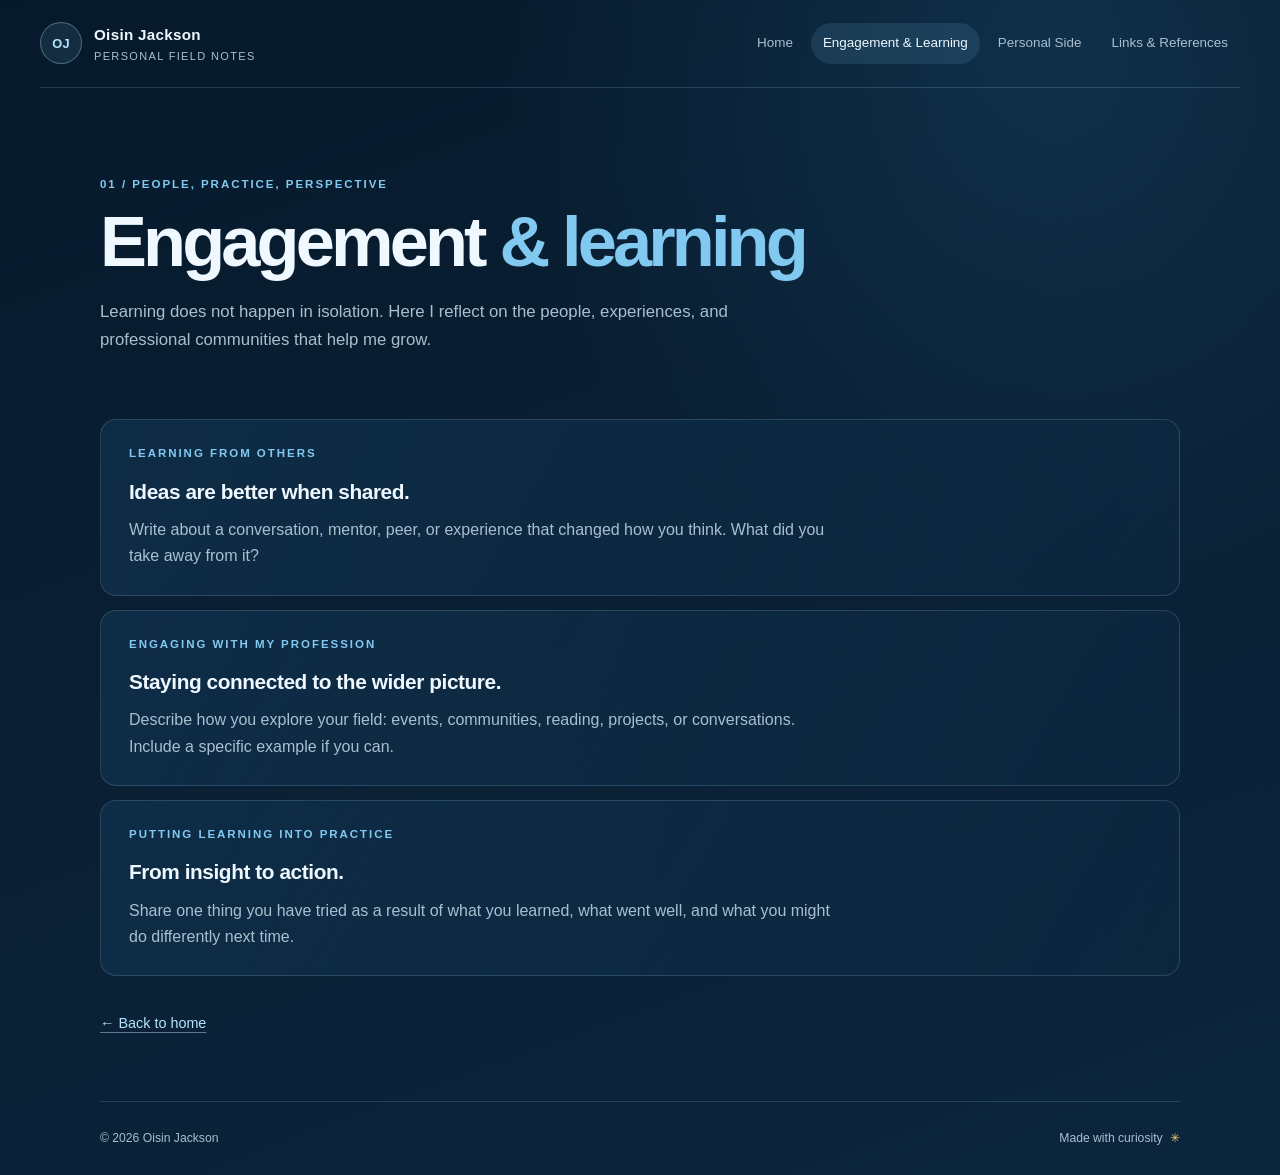
==== engagement.html @ 86c25b8c "feat: initial website framework set-up" ====
<!doctype html>
<html lang="en">
<head>
  <meta charset="utf-8">
  <meta name="viewport" content="width=device-width, initial-scale=1">
  <meta name="description" content="What I have learned from others and how I engage with my profession.">
  <title>Engagement &amp; Learning | Oisin Jackson</title>
  <link rel="stylesheet" href="styles.css">
</head>
<body>
  <!-- Keep the shared header and navigation consistent across all four pages. -->
  <header class="site-header">
    <a class="brand" href="index.html" aria-label="Oisin Jackson, home">
      <span class="brand-mark" aria-hidden="true">OJ</span>
      <span>Oisin Jackson <small>Personal field notes</small></span>
    </a>
    <nav class="site-nav" aria-label="Main navigation">
      <a href="index.html">Home</a>
      <a href="engagement.html" aria-current="page">Engagement &amp; Learning</a>
      <a href="personal.html">Personal Side</a>
      <a href="references.html">Links &amp; References</a>
    </nav>
  </header>

  <main class="page-width">
    <!-- Page title: use this short intro to set context before adding detailed examples. -->
    <section class="page-intro">
      <p class="eyebrow">01 / People, practice, perspective</p>
      <h1>Engagement <span class="text-highlight">&amp; learning</span></h1>
      <p class="intro">Learning does not happen in isolation. Here I reflect on the people, experiences, and professional communities that help me grow.</p>
    </section>

    <!-- Add one real example per block: what happened, what you learned, and how you will use it. -->
    <section class="story-list" aria-label="Engagement and learning reflections">
      <article class="story-card">
        <p class="eyebrow">Learning from others</p>
        <h2>Ideas are better when shared.</h2>
        <p class="placeholder-copy">Write about a conversation, mentor, peer, or experience that changed how you think. What did you take away from it?</p>
      </article>
      <article class="story-card">
        <p class="eyebrow">Engaging with my profession</p>
        <h2>Staying connected to the wider picture.</h2>
        <p class="placeholder-copy">Describe how you explore your field: events, communities, reading, projects, or conversations. Include a specific example if you can.</p>
      </article>
      <article class="story-card">
        <p class="eyebrow">Putting learning into practice</p>
        <h2>From insight to action.</h2>
        <p class="placeholder-copy">Share one thing you have tried as a result of what you learned, what went well, and what you might do differently next time.</p>
      </article>
    </section>

    <p class="back-link"><a href="index.html">← Back to home</a></p>
  </main>

  <!-- Shared footer: keep it the same across pages for a cohesive site. -->
  <footer class="site-footer page-width">
    <span>© 2026 Oisin Jackson</span>
    <span>Made with curiosity <span class="footer-star" aria-hidden="true">✳</span></span>
  </footer>
</body>
</html>
---- styles.css ----
/* =========================================================
   1. Theme controls
   Change these color values to retune the whole site at once.
   The palette uses deep navy, sky blue, and a warm sun accent.
   ========================================================= */
:root {
  --night: #071a2c;
  --deep-blue: #0c2942;
  --panel: #102f4a;
  --panel-light: #153a58;
  --sky: #82c9f2;
  --sky-bright: #b6e4ff;
  --sun: #f5ca79;
  --text: #eff8ff;
  --muted: #a9bfd0;
  --line: rgba(182, 228, 255, 0.16);
  --content-width: 1080px;
}

/* 2. Base styles: typography, page background, and default link behavior. */
* {
  box-sizing: border-box;
}

html {
  scroll-behavior: smooth;
}

body {
  min-height: 100vh;
  margin: 0;
  color: var(--text);
  background:
    radial-gradient(ellipse at 82% 4%, rgba(35, 105, 150, 0.25), transparent 34rem),
    linear-gradient(160deg, var(--night), #0a2035 58%, #0b263e);
  font-family: "Segoe UI", "Trebuchet MS", sans-serif;
  line-height: 1.65;
}

a {
  color: inherit;
}

a:focus-visible {
  outline: 2px solid var(--sun);
  outline-offset: 4px;
}

.page-width {
  width: min(var(--content-width), calc(100% - 48px));
  margin-inline: auto;
}

/* 3. Shared header and navigation: links are ordinary files for GitHub Pages. */
.site-header {
  width: min(1200px, calc(100% - 48px));
  min-height: 88px;
  margin-inline: auto;
  display: flex;
  align-items: center;
  justify-content: space-between;
  gap: 28px;
  border-bottom: 1px solid var(--line);
}

.brand {
  display: inline-flex;
  align-items: center;
  gap: 12px;
  text-decoration: none;
  font-size: 0.95rem;
  font-weight: 700;
  letter-spacing: 0.02em;
  white-space: nowrap;
}

.brand small {
  display: block;
  color: var(--muted);
  font-size: 0.69rem;
  font-weight: 400;
  letter-spacing: 0.12em;
  text-transform: uppercase;
}

.brand-mark {
  width: 42px;
  height: 42px;
  display: grid;
  place-items: center;
  border: 1px solid rgba(182, 228, 255, 0.35);
  border-radius: 50%;
  color: var(--sky-bright);
  background: rgba(130, 201, 242, 0.1);
  font-size: 0.8rem;
}

.site-nav {
  display: flex;
  align-items: center;
  justify-content: flex-end;
  gap: 6px;
}

.site-nav a {
  padding: 9px 12px;
  border-radius: 999px;
  color: var(--muted);
  font-size: 0.84rem;
  text-decoration: none;
  transition: color 160ms ease, background 160ms ease;
}

.site-nav a:hover,
.site-nav a[aria-current="page"] {
  color: var(--text);
  background: rgba(130, 201, 242, 0.12);
}

/* 4. Home page hero: the weather illustration is made from CSS shapes, no image needed. */
.hero {
  min-height: 470px;
  padding-block: 72px 64px;
  display: grid;
  grid-template-columns: 1.05fr 0.75fr;
  align-items: center;
  gap: 72px;
}

.eyebrow {
  margin: 0 0 12px;
  color: var(--sky);
  font-size: 0.72rem;
  font-weight: 700;
  letter-spacing: 0.17em;
  line-height: 1.5;
  text-transform: uppercase;
}

.status-dot {
  width: 7px;
  height: 7px;
  display: inline-block;
  margin-right: 7px;
  border-radius: 50%;
  background: var(--sun);
  box-shadow: 0 0 12px rgba(245, 202, 121, 0.8);
}

h1,
h2,
h3,
p {
  margin-top: 0;
}

h1 {
  max-width: 720px;
  margin-bottom: 18px;
  font-size: clamp(2.7rem, 6vw, 5rem);
  font-weight: 600;
  letter-spacing: -0.055em;
  line-height: 1.06;
}

.text-highlight {
  color: var(--sky);
}

.intro {
  max-width: 610px;
  margin-bottom: 28px;
  color: var(--muted);
  font-size: 1.05rem;
}

.button-link {
  min-height: 48px;
  padding: 0 19px;
  display: inline-flex;
  align-items: center;
  gap: 18px;
  border: 1px solid rgba(182, 228, 255, 0.28);
  border-radius: 999px;
  color: var(--text);
  background: rgba(130, 201, 242, 0.1);
  font-size: 0.9rem;
  text-decoration: none;
  transition: background 160ms ease, border-color 160ms ease;
}

.button-link:hover {
  border-color: var(--sky);
  background: rgba(130, 201, 242, 0.2);
}

/* 5. Weather card: adjust its text in index.html and its visual colors above. */
.weather-card {
  min-height: 350px;
  padding: 22px 26px;
  overflow: hidden;
  border: 1px solid rgba(182, 228, 255, 0.22);
  border-radius: 22px;
  background:
    radial-gradient(ellipse at 50% 34%, rgba(76, 158, 208, 0.23), transparent 47%),
    linear-gradient(145deg, rgba(21, 58, 88, 0.95), rgba(9, 33, 54, 0.94));
  box-shadow: 0 24px 70px rgba(0, 0, 0, 0.16);
}

.weather-card-top,
.weather-foot {
  display: flex;
  align-items: center;
  justify-content: space-between;
}

.weather-card-top {
  color: var(--muted);
  font-size: 0.64rem;
  letter-spacing: 0.12em;
}

.weather-art {
  position: relative;
  height: 150px;
  margin-top: 7px;
}

.sun {
  position: absolute;
  top: 17px;
  left: 50%;
  width: 76px;
  height: 76px;
  border-radius: 50%;
  background: linear-gradient(145deg, #ffe6a9, var(--sun));
  box-shadow: 0 0 48px rgba(245, 202, 121, 0.25);
  transform: translateX(-50%);
}

.cloud {
  position: absolute;
  bottom: 20px;
  width: 120px;
  height: 36px;
  border-radius: 999px;
  background: linear-gradient(180deg, #d6efff, #8cbddc);
  filter: drop-shadow(0 10px 12px rgba(0, 0, 0, 0.16));
}

.cloud::before,
.cloud::after {
  position: absolute;
  bottom: 12px;
  border-radius: 50%;
  background: inherit;
  content: "";
}

.cloud::before {
  left: 23px;
  width: 48px;
  height: 48px;
}

.cloud::after {
  right: 18px;
  width: 37px;
  height: 37px;
}

.cloud-one {
  left: calc(50% - 74px);
  z-index: 1;
}

.cloud-two {
  right: 8px;
  bottom: 9px;
  width: 68px;
  height: 22px;
  opacity: 0.5;
  transform: scale(0.7);
}

.weather-label {
  margin-bottom: 2px;
  color: var(--sky);
  font-size: 0.65rem;
  letter-spacing: 0.15em;
}

.weather-title {
  margin-bottom: 2px;
  font-size: 1.5rem;
  font-weight: 600;
}

.weather-note {
  margin-bottom: 17px;
  color: var(--muted);
  font-size: 0.84rem;
}

.weather-rule {
  height: 1px;
  background: var(--line);
}

.weather-foot {
  margin: 12px 0 0;
  color: var(--muted);
  font-size: 0.7rem;
}

.weather-foot span {
  color: var(--sun);
}

/* 6. Home page signpost cards: each card links to one of the other pages. */
.section-block {
  padding-block: 22px 78px;
}

.section-heading {
  margin-bottom: 24px;
}

.section-heading h2 {
  margin-bottom: 0;
  font-size: clamp(1.7rem, 3vw, 2.4rem);
  font-weight: 500;
  letter-spacing: -0.035em;
}

.card-grid {
  display: grid;
  grid-template-columns: repeat(3, 1fr);
  gap: 16px;
}

.topic-card {
  position: relative;
  min-height: 220px;
  padding: 22px;
  border: 1px solid var(--line);
  border-radius: 16px;
  background: linear-gradient(145deg, rgba(16, 47, 74, 0.85), rgba(12, 41, 66, 0.72));
  text-decoration: none;
  transition: transform 160ms ease, border-color 160ms ease, background 160ms ease;
}

.topic-card:hover {
  transform: translateY(-4px);
  border-color: rgba(130, 201, 242, 0.5);
  background: rgba(21, 58, 88, 0.9);
}

.card-number {
  color: var(--sky);
  font-size: 0.72rem;
  letter-spacing: 0.12em;
}

.topic-card h3 {
  margin: 26px 0 8px;
  font-size: 1.1rem;
  font-weight: 600;
}

.topic-card p {
  max-width: 280px;
  margin-bottom: 0;
  color: var(--muted);
  font-size: 0.87rem;
}

.card-arrow {
  position: absolute;
  right: 22px;
  bottom: 19px;
  color: var(--sky);
}

/* 7. Interior pages: title intro, reflection blocks, and reference links. */
.page-intro {
  padding-block: 88px 38px;
}

.page-intro h1 {
  max-width: 820px;
  font-size: clamp(2.5rem, 5.5vw, 4.4rem);
}

.page-intro .intro {
  max-width: 690px;
}

.story-list,
.reference-list {
  display: grid;
  gap: 14px;
  padding-bottom: 28px;
}

.story-card,
.reference-card {
  padding: 25px 28px;
  border: 1px solid var(--line);
  border-radius: 16px;
  background: linear-gradient(120deg, rgba(16, 47, 74, 0.85), rgba(12, 41, 66, 0.62));
}

.story-card h2,
.reference-card h2 {
  margin-bottom: 8px;
  font-size: 1.3rem;
  font-weight: 550;
  letter-spacing: -0.02em;
}

.placeholder-copy {
  max-width: 720px;
  margin-bottom: 0;
  color: var(--muted);
}

.reference-card {
  display: flex;
  align-items: center;
  justify-content: space-between;
  gap: 26px;
}

.reference-card .eyebrow {
  margin-bottom: 8px;
}

.reference-card .placeholder-copy {
  font-size: 0.9rem;
}

.text-link,
.back-link a {
  color: var(--sky-bright);
  text-decoration-color: rgba(182, 228, 255, 0.45);
  text-underline-offset: 4px;
}

.text-link {
  flex: 0 0 auto;
  font-size: 0.86rem;
}

.back-link {
  padding-block: 8px 50px;
  font-size: 0.9rem;
}

/* 8. Shared footer: sits at the bottom of each page. */
.site-footer {
  min-height: 74px;
  display: flex;
  align-items: center;
  justify-content: space-between;
  gap: 12px;
  border-top: 1px solid var(--line);
  color: var(--muted);
  font-size: 0.76rem;
}

.site-footer p,
.site-footer span {
  margin-bottom: 0;
}

.footer-star {
  padding-left: 4px;
  color: var(--sun);
}

/* 9. Small screens: stack navigation and content so pages stay readable on phones. */
@media (max-width: 820px) {
  .site-header {
    padding-block: 18px;
    align-items: flex-start;
    flex-direction: column;
    gap: 13px;
  }

  .site-nav {
    width: 100%;
    justify-content: flex-start;
    flex-wrap: wrap;
    gap: 2px;
  }

  .site-nav a {
    padding: 7px 10px;
    font-size: 0.79rem;
  }

  .hero {
    min-height: auto;
    padding-block: 54px;
    grid-template-columns: 1fr;
    gap: 36px;
  }

  .weather-card {
    width: min(100%, 440px);
  }

  .card-grid {
    grid-template-columns: 1fr;
  }

  .topic-card {
    min-height: 180px;
  }

  .page-intro {
    padding-top: 58px;
  }
}

@media (max-width: 520px) {
  .page-width,
  .site-header {
    width: calc(100% - 32px);
  }

  .hero {
    padding-block: 42px;
  }

  .weather-card {
    padding-inline: 20px;
  }

  .story-card,
  .reference-card {
    padding: 21px;
  }

  .reference-card {
    align-items: flex-start;
    flex-direction: column;
    gap: 14px;
  }

  .site-footer {
    align-items: flex-start;
    justify-content: center;
    flex-direction: column;
    padding-block: 17px;
  }
}
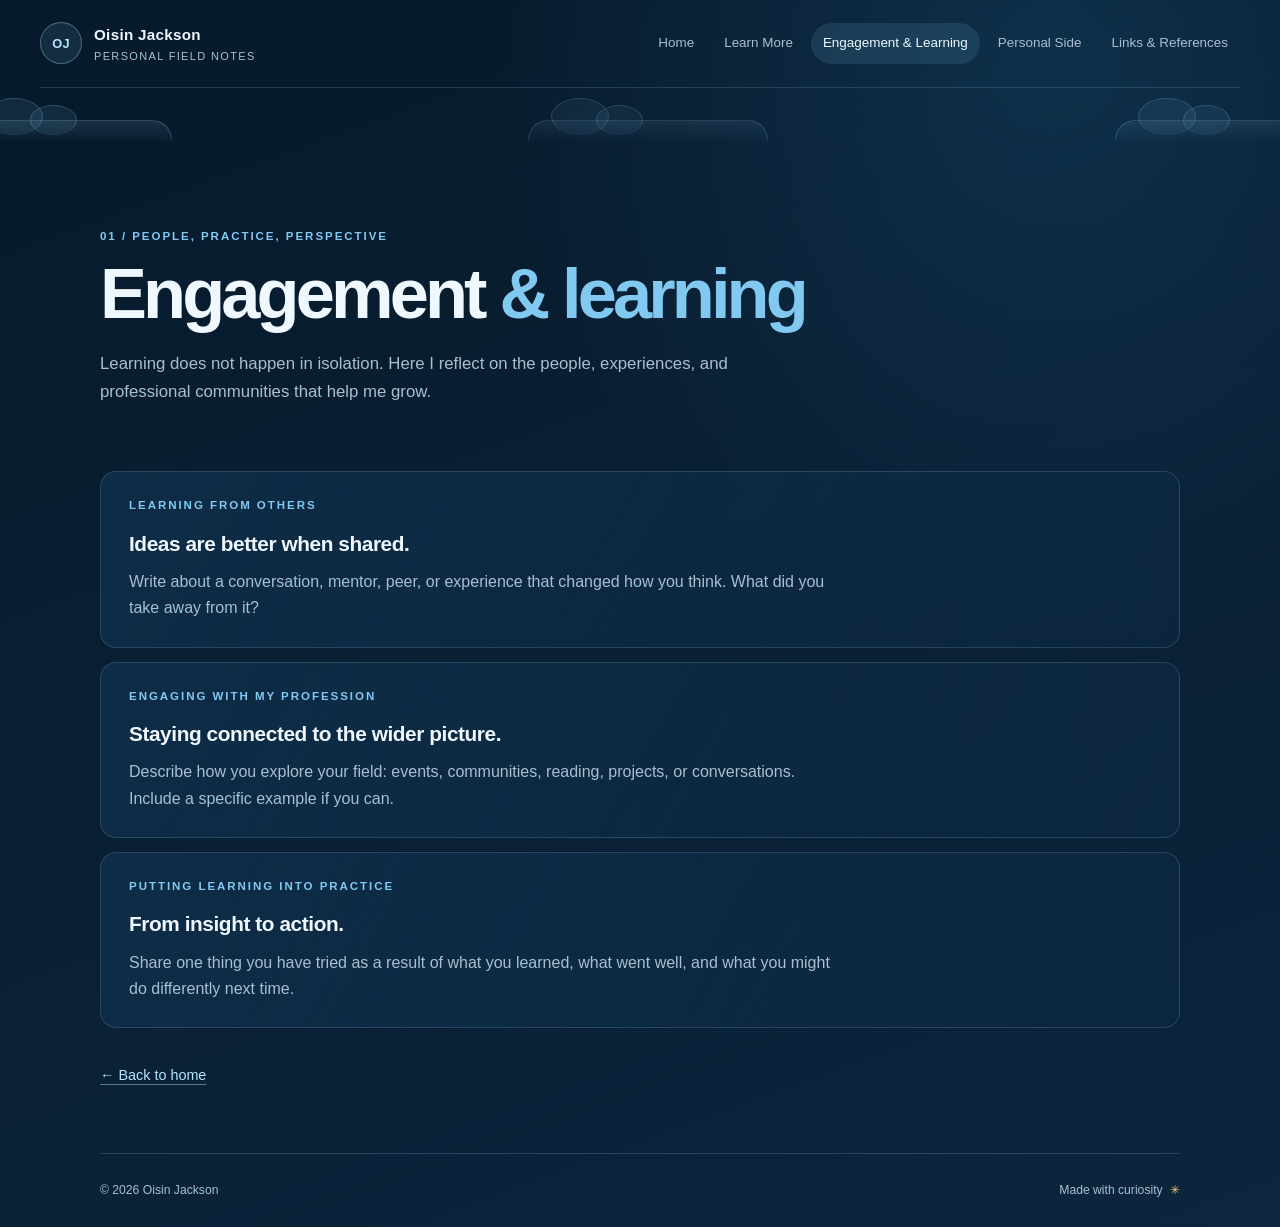
==== commit 2ca9ffcf: "feat: restructured homepage" ====
--- a/engagement.html
+++ b/engagement.html
@@ -8,7 +8,7 @@
   <link rel="stylesheet" href="styles.css">
 </head>
 <body>
-  <!-- Keep the shared header and navigation consistent across all four pages. -->
+  <!-- Keep the shared header and navigation consistent across all pages. -->
   <header class="site-header">
     <a class="brand" href="index.html" aria-label="Oisin Jackson, home">
       <span class="brand-mark" aria-hidden="true">OJ</span>
@@ -16,11 +16,17 @@
     </a>
     <nav class="site-nav" aria-label="Main navigation">
       <a href="index.html">Home</a>
+      <a href="learn-more.html">Learn More</a>
       <a href="engagement.html" aria-current="page">Engagement &amp; Learning</a>
       <a href="personal.html">Personal Side</a>
       <a href="references.html">Links &amp; References</a>
     </nav>
   </header>
+  <div class="cloud-divider" aria-hidden="true">
+    <span class="cloud-bank cloud-bank-left"></span>
+    <span class="cloud-bank cloud-bank-center"></span>
+    <span class="cloud-bank cloud-bank-right"></span>
+  </div>
 
   <main class="page-width">
     <!-- Page title: use this short intro to set context before adding detailed examples. -->
--- a/styles.css
+++ b/styles.css
@@ -117,7 +117,67 @@
   background: rgba(130, 201, 242, 0.12);
 }
 
-/* 4. Home page hero: the weather illustration is made from CSS shapes, no image needed. */
+/* 4. Decorative cloud banks sit between the header and each page's content. */
+.cloud-divider {
+  position: relative;
+  height: 52px;
+  overflow: hidden;
+  pointer-events: none;
+}
+
+.cloud-bank {
+  position: absolute;
+  bottom: 0;
+  width: 190px;
+  height: 20px;
+  border: 1px solid rgba(182, 228, 255, 0.2);
+  border-bottom: 0;
+  border-radius: 100px 100px 0 0;
+  background: linear-gradient(180deg, rgba(182, 228, 255, 0.1), rgba(130, 201, 242, 0.025));
+  filter: drop-shadow(0 0 12px rgba(130, 201, 242, 0.08));
+}
+
+.cloud-bank::before,
+.cloud-bank::after {
+  position: absolute;
+  bottom: 5px;
+  border: 1px solid rgba(182, 228, 255, 0.2);
+  border-bottom: 0;
+  border-radius: 50%;
+  background: rgba(130, 201, 242, 0.09);
+  content: "";
+}
+
+.cloud-bank::before {
+  left: 22px;
+  width: 56px;
+  height: 36px;
+}
+
+.cloud-bank::after {
+  left: 67px;
+  width: 45px;
+  height: 29px;
+}
+
+.cloud-bank-left {
+  left: -38px;
+  width: 210px;
+}
+
+.cloud-bank-center {
+  left: calc(50% - 112px);
+  width: 240px;
+  opacity: 0.75;
+}
+
+.cloud-bank-right {
+  right: -35px;
+  width: 200px;
+  opacity: 0.85;
+}
+
+/* 5. Home profile hero and photo placeholder. Replace the placeholder with your own image. */
 .hero {
   min-height: 470px;
   padding-block: 72px 64px;
@@ -125,6 +185,61 @@
   grid-template-columns: 1.05fr 0.75fr;
   align-items: center;
   gap: 72px;
+}
+
+.profile-hero {
+  min-height: 400px;
+  padding-block: 40px 48px;
+  grid-template-columns: 1.1fr 0.75fr;
+  gap: 64px;
+}
+
+.portrait-placeholder {
+  position: relative;
+  width: min(100%, 340px);
+  min-height: 330px;
+  justify-self: end;
+  overflow: hidden;
+  border: 1px dashed rgba(182, 228, 255, 0.38);
+  border-radius: 22px;
+  background:
+    radial-gradient(ellipse at 50% 35%, rgba(130, 201, 242, 0.22), transparent 50%),
+    linear-gradient(150deg, rgba(21, 58, 88, 0.85), rgba(9, 33, 54, 0.9));
+}
+
+.portrait-head {
+  position: absolute;
+  top: 66px;
+  left: 50%;
+  width: 88px;
+  height: 88px;
+  border: 1px solid rgba(182, 228, 255, 0.32);
+  border-radius: 50%;
+  background: linear-gradient(145deg, rgba(182, 228, 255, 0.55), rgba(130, 201, 242, 0.2));
+  transform: translateX(-50%);
+}
+
+.portrait-shoulders {
+  position: absolute;
+  bottom: 57px;
+  left: 50%;
+  width: 190px;
+  height: 130px;
+  border: 1px solid rgba(182, 228, 255, 0.28);
+  border-radius: 100px 100px 22px 22px;
+  background: linear-gradient(145deg, rgba(182, 228, 255, 0.38), rgba(130, 201, 242, 0.12));
+  transform: translateX(-50%);
+}
+
+.portrait-caption {
+  position: absolute;
+  right: 12px;
+  bottom: 17px;
+  left: 12px;
+  color: var(--muted);
+  font-size: 0.75rem;
+  letter-spacing: 0.04em;
+  text-align: center;
 }
 
 .eyebrow {
@@ -174,154 +289,7 @@
   font-size: 1.05rem;
 }
 
-.button-link {
-  min-height: 48px;
-  padding: 0 19px;
-  display: inline-flex;
-  align-items: center;
-  gap: 18px;
-  border: 1px solid rgba(182, 228, 255, 0.28);
-  border-radius: 999px;
-  color: var(--text);
-  background: rgba(130, 201, 242, 0.1);
-  font-size: 0.9rem;
-  text-decoration: none;
-  transition: background 160ms ease, border-color 160ms ease;
-}
-
-.button-link:hover {
-  border-color: var(--sky);
-  background: rgba(130, 201, 242, 0.2);
-}
-
-/* 5. Weather card: adjust its text in index.html and its visual colors above. */
-.weather-card {
-  min-height: 350px;
-  padding: 22px 26px;
-  overflow: hidden;
-  border: 1px solid rgba(182, 228, 255, 0.22);
-  border-radius: 22px;
-  background:
-    radial-gradient(ellipse at 50% 34%, rgba(76, 158, 208, 0.23), transparent 47%),
-    linear-gradient(145deg, rgba(21, 58, 88, 0.95), rgba(9, 33, 54, 0.94));
-  box-shadow: 0 24px 70px rgba(0, 0, 0, 0.16);
-}
-
-.weather-card-top,
-.weather-foot {
-  display: flex;
-  align-items: center;
-  justify-content: space-between;
-}
-
-.weather-card-top {
-  color: var(--muted);
-  font-size: 0.64rem;
-  letter-spacing: 0.12em;
-}
-
-.weather-art {
-  position: relative;
-  height: 150px;
-  margin-top: 7px;
-}
-
-.sun {
-  position: absolute;
-  top: 17px;
-  left: 50%;
-  width: 76px;
-  height: 76px;
-  border-radius: 50%;
-  background: linear-gradient(145deg, #ffe6a9, var(--sun));
-  box-shadow: 0 0 48px rgba(245, 202, 121, 0.25);
-  transform: translateX(-50%);
-}
-
-.cloud {
-  position: absolute;
-  bottom: 20px;
-  width: 120px;
-  height: 36px;
-  border-radius: 999px;
-  background: linear-gradient(180deg, #d6efff, #8cbddc);
-  filter: drop-shadow(0 10px 12px rgba(0, 0, 0, 0.16));
-}
-
-.cloud::before,
-.cloud::after {
-  position: absolute;
-  bottom: 12px;
-  border-radius: 50%;
-  background: inherit;
-  content: "";
-}
-
-.cloud::before {
-  left: 23px;
-  width: 48px;
-  height: 48px;
-}
-
-.cloud::after {
-  right: 18px;
-  width: 37px;
-  height: 37px;
-}
-
-.cloud-one {
-  left: calc(50% - 74px);
-  z-index: 1;
-}
-
-.cloud-two {
-  right: 8px;
-  bottom: 9px;
-  width: 68px;
-  height: 22px;
-  opacity: 0.5;
-  transform: scale(0.7);
-}
-
-.weather-label {
-  margin-bottom: 2px;
-  color: var(--sky);
-  font-size: 0.65rem;
-  letter-spacing: 0.15em;
-}
-
-.weather-title {
-  margin-bottom: 2px;
-  font-size: 1.5rem;
-  font-weight: 600;
-}
-
-.weather-note {
-  margin-bottom: 17px;
-  color: var(--muted);
-  font-size: 0.84rem;
-}
-
-.weather-rule {
-  height: 1px;
-  background: var(--line);
-}
-
-.weather-foot {
-  margin: 12px 0 0;
-  color: var(--muted);
-  font-size: 0.7rem;
-}
-
-.weather-foot span {
-  color: var(--sun);
-}
-
-/* 6. Home page signpost cards: each card links to one of the other pages. */
-.section-block {
-  padding-block: 22px 78px;
-}
-
+/* 6. Homepage details and Learn More signpost cards. */
 .section-heading {
   margin-bottom: 24px;
 }
@@ -333,10 +301,114 @@
   letter-spacing: -0.035em;
 }
 
+.profile-section {
+  padding-block: 12px 78px;
+}
+
+.profile-section .section-heading {
+  margin-bottom: 20px;
+}
+
+.profile-grid {
+  display: grid;
+  grid-template-columns: repeat(2, minmax(0, 1fr));
+  gap: 16px;
+}
+
+.profile-card {
+  padding: 24px;
+  border: 1px solid var(--line);
+  border-radius: 16px;
+  background: linear-gradient(145deg, rgba(16, 47, 74, 0.85), rgba(12, 41, 66, 0.72));
+}
+
+.profile-card h3 {
+  margin-bottom: 14px;
+  font-size: 1.1rem;
+  font-weight: 600;
+}
+
+.skill-list {
+  display: flex;
+  flex-wrap: wrap;
+  gap: 8px;
+  margin: 18px 0 0;
+  padding: 0;
+  list-style: none;
+}
+
+.skill-chip {
+  padding: 6px 11px;
+  border: 1px solid rgba(182, 228, 255, 0.18);
+  border-radius: 999px;
+  color: var(--sky-bright);
+  background: rgba(130, 201, 242, 0.08);
+  font-size: 0.8rem;
+}
+
+.interest-list {
+  margin: 0;
+  padding-left: 19px;
+  color: var(--muted);
+}
+
+.interest-list li + li {
+  margin-top: 7px;
+}
+
+.contact-card {
+  grid-column: 1 / -1;
+  display: flex;
+  align-items: center;
+  justify-content: space-between;
+  gap: 26px;
+}
+
+.contact-card h3 {
+  margin-bottom: 6px;
+}
+
+.contact-note {
+  max-width: 430px;
+  margin-bottom: 0;
+  color: var(--muted);
+  font-size: 0.88rem;
+}
+
+.profile-links {
+  display: flex;
+  flex-wrap: wrap;
+  justify-content: flex-end;
+  gap: 10px;
+}
+
+.profile-link,
+.cv-note {
+  padding: 8px 12px;
+  border: 1px solid rgba(182, 228, 255, 0.2);
+  border-radius: 999px;
+  color: var(--sky-bright);
+  font-size: 0.8rem;
+  text-decoration: none;
+}
+
+.profile-link:hover {
+  border-color: var(--sky);
+  background: rgba(130, 201, 242, 0.1);
+}
+
+.cv-note {
+  color: var(--muted);
+}
+
 .card-grid {
   display: grid;
   grid-template-columns: repeat(3, 1fr);
   gap: 16px;
+}
+
+.learn-more-grid {
+  padding-bottom: 24px;
 }
 
 .topic-card {
@@ -507,8 +579,8 @@
     gap: 36px;
   }
 
-  .weather-card {
-    width: min(100%, 440px);
+  .portrait-placeholder {
+    justify-self: center;
   }
 
   .card-grid {
@@ -517,6 +589,20 @@
 
   .topic-card {
     min-height: 180px;
+  }
+
+  .profile-grid {
+    grid-template-columns: 1fr;
+  }
+
+  .contact-card {
+    grid-column: auto;
+    align-items: flex-start;
+    flex-direction: column;
+  }
+
+  .profile-links {
+    justify-content: flex-start;
   }
 
   .page-intro {
@@ -532,10 +618,6 @@
 
   .hero {
     padding-block: 42px;
-  }
-
-  .weather-card {
-    padding-inline: 20px;
   }
 
   .story-card,
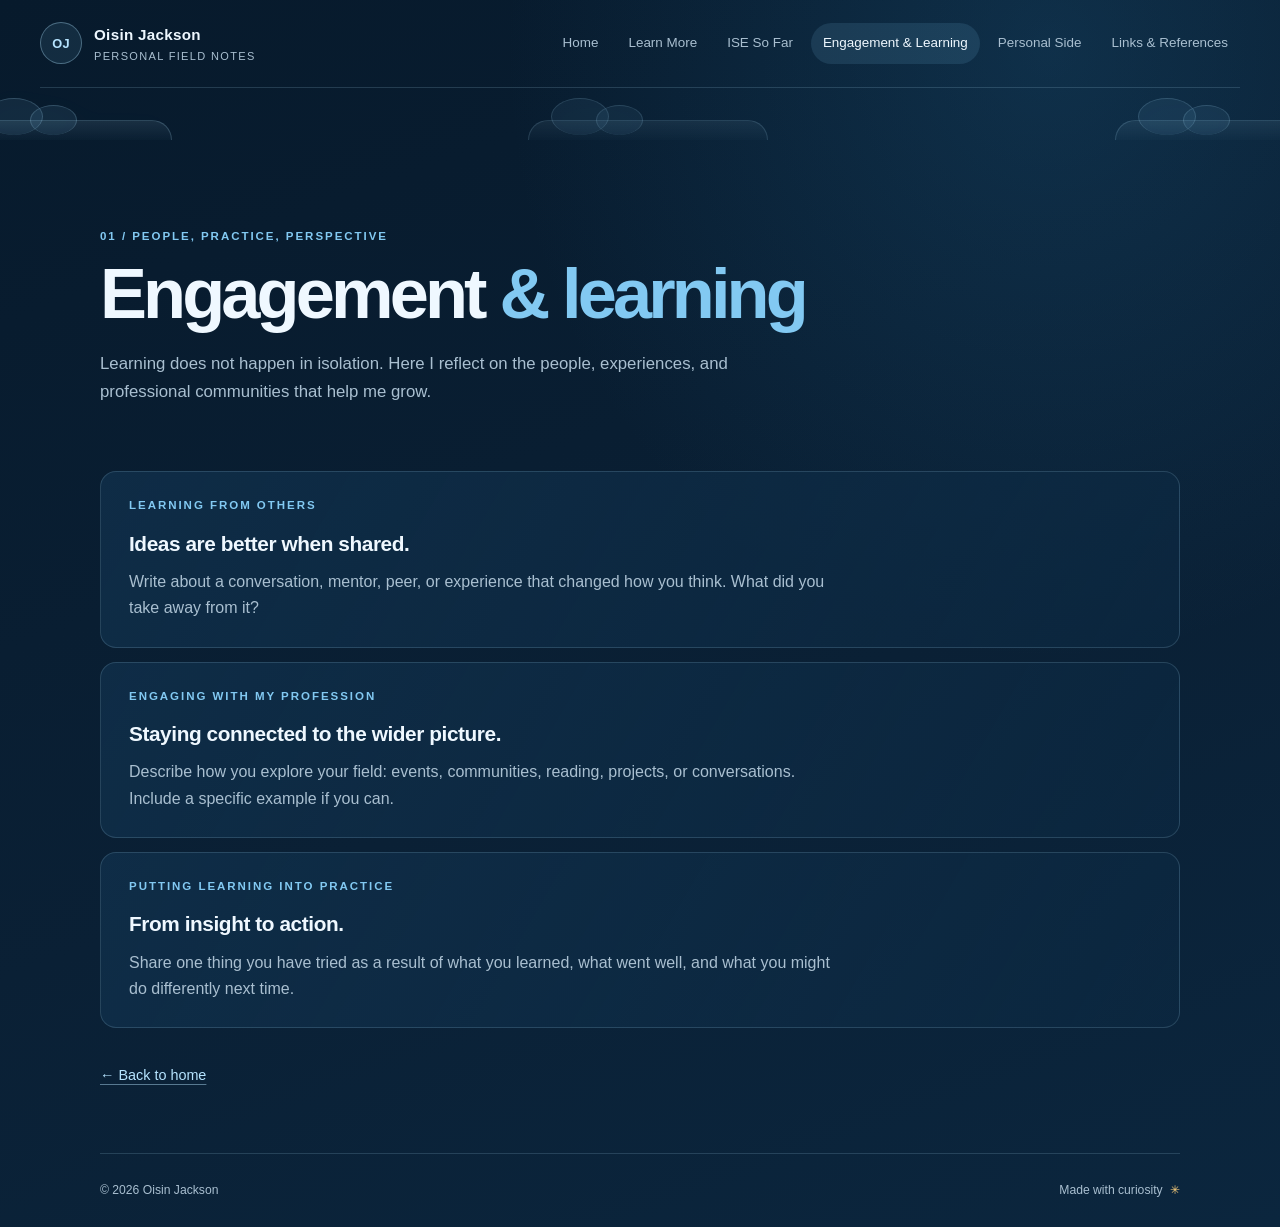
==== commit c7a14a07: "added ISE so far page" ====
--- a/engagement.html
+++ b/engagement.html
@@ -17,6 +17,7 @@
     <nav class="site-nav" aria-label="Main navigation">
       <a href="index.html">Home</a>
       <a href="learn-more.html">Learn More</a>
+      <a href="ise-so-far.html">ISE So Far</a>
       <a href="engagement.html" aria-current="page">Engagement &amp; Learning</a>
       <a href="personal.html">Personal Side</a>
       <a href="references.html">Links &amp; References</a>
--- a/styles.css
+++ b/styles.css
@@ -346,6 +346,19 @@
   font-size: 0.8rem;
 }
 
+.software-group + .software-group {
+  margin-top: 12px;
+}
+
+.software-label {
+  margin-bottom: 5px;
+  color: var(--muted);
+  font-size: 0.68rem;
+  font-weight: 700;
+  letter-spacing: 0.1em;
+  text-transform: uppercase;
+}
+
 .interest-list {
   margin: 0;
   padding-left: 19px;
@@ -357,11 +370,10 @@
 }
 
 .contact-card {
-  grid-column: 1 / -1;
   display: flex;
-  align-items: center;
-  justify-content: space-between;
-  gap: 26px;
+  align-items: flex-start;
+  flex-direction: column;
+  gap: 16px;
 }
 
 .contact-card h3 {
@@ -378,7 +390,7 @@
 .profile-links {
   display: flex;
   flex-wrap: wrap;
-  justify-content: flex-end;
+  justify-content: flex-start;
   gap: 10px;
 }
 
@@ -408,6 +420,7 @@
 }
 
 .learn-more-grid {
+  grid-template-columns: repeat(2, minmax(0, 1fr));
   padding-bottom: 24px;
 }
 
@@ -596,13 +609,8 @@
   }
 
   .contact-card {
-    grid-column: auto;
     align-items: flex-start;
     flex-direction: column;
-  }
-
-  .profile-links {
-    justify-content: flex-start;
   }
 
   .page-intro {
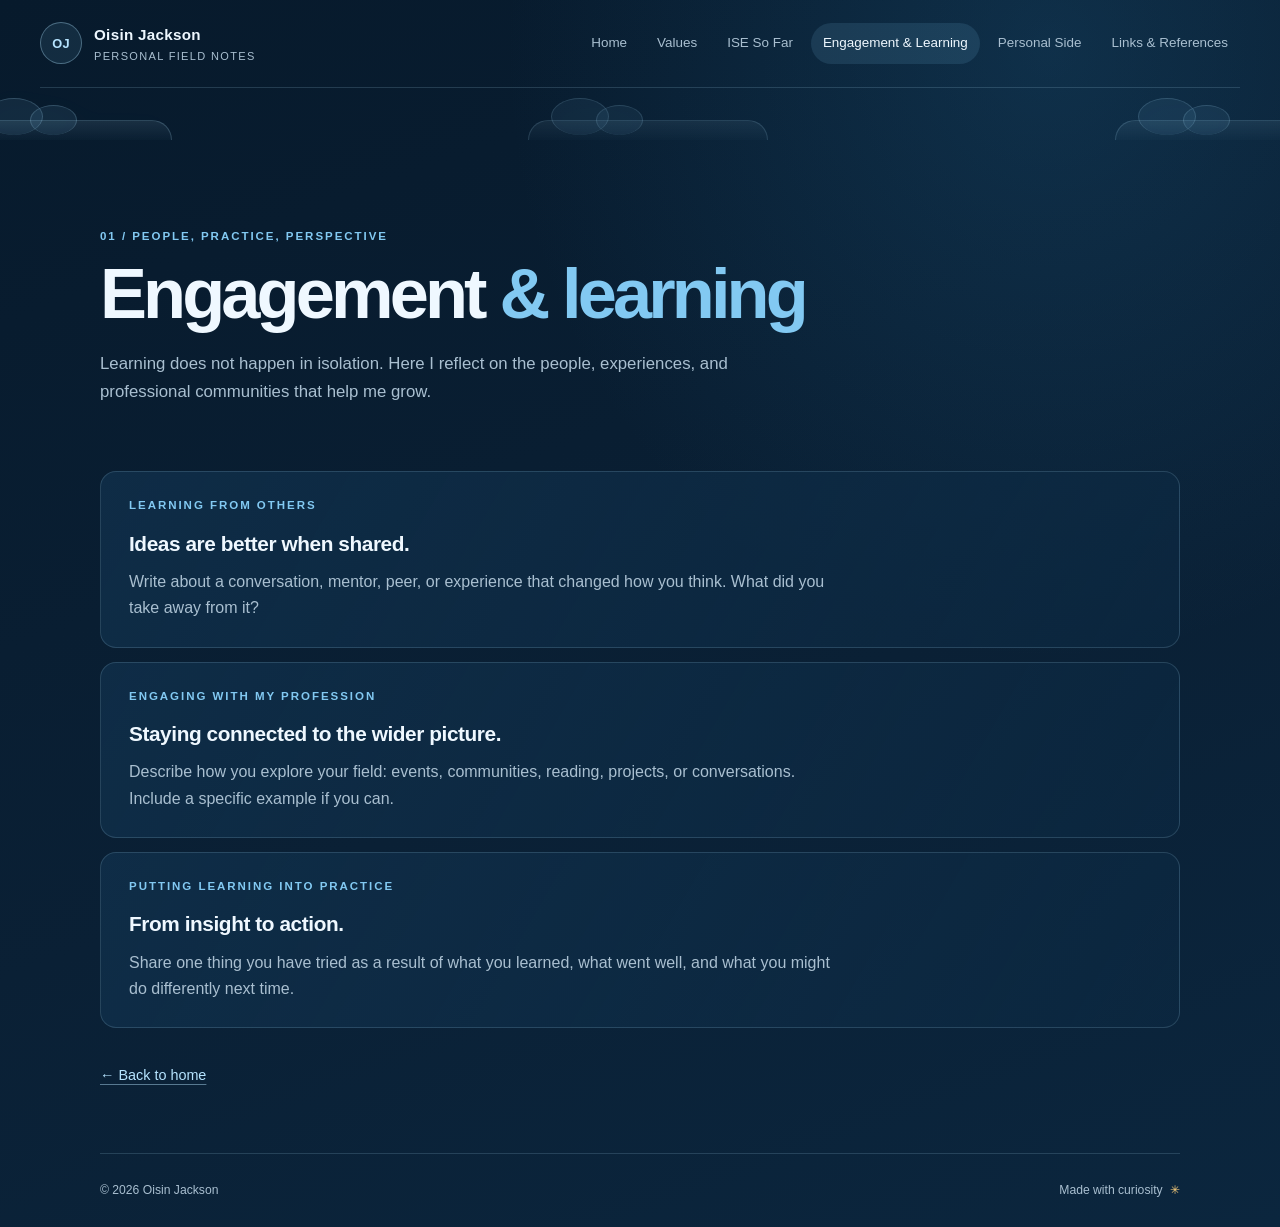
==== commit 0b698090: "Reordered some pages" ====
--- a/engagement.html
+++ b/engagement.html
@@ -16,7 +16,7 @@
     </a>
     <nav class="site-nav" aria-label="Main navigation">
       <a href="index.html">Home</a>
-      <a href="learn-more.html">Learn More</a>
+      <a href="index.html#values">Values</a>
       <a href="ise-so-far.html">ISE So Far</a>
       <a href="engagement.html" aria-current="page">Engagement &amp; Learning</a>
       <a href="personal.html">Personal Side</a>
--- a/styles.css
+++ b/styles.css
@@ -289,7 +289,7 @@
   font-size: 1.05rem;
 }
 
-/* 6. Homepage details and Learn More signpost cards. */
+/* 6. Homepage details and profile cards. */
 .section-heading {
   margin-bottom: 24px;
 }
@@ -369,17 +369,6 @@
   margin-top: 7px;
 }
 
-.contact-card {
-  display: flex;
-  align-items: flex-start;
-  flex-direction: column;
-  gap: 16px;
-}
-
-.contact-card h3 {
-  margin-bottom: 6px;
-}
-
 .contact-note {
   max-width: 430px;
   margin-bottom: 0;
@@ -390,8 +379,28 @@
 .profile-links {
   display: flex;
   flex-wrap: wrap;
-  justify-content: flex-start;
+  justify-content: flex-end;
   gap: 10px;
+}
+
+.contact-panel {
+  margin-top: 16px;
+  padding: 26px 28px;
+  display: flex;
+  align-items: center;
+  justify-content: space-between;
+  gap: 26px;
+  border: 1px solid rgba(130, 201, 242, 0.3);
+  border-radius: 16px;
+  background:
+    radial-gradient(ellipse at 12% 0%, rgba(130, 201, 242, 0.1), transparent 55%),
+    linear-gradient(145deg, rgba(16, 47, 74, 0.95), rgba(12, 41, 66, 0.9));
+}
+
+.contact-panel h2 {
+  margin-bottom: 6px;
+  font-size: 1.25rem;
+  font-weight: 600;
 }
 
 .profile-link,
@@ -413,60 +422,6 @@
   color: var(--muted);
 }
 
-.card-grid {
-  display: grid;
-  grid-template-columns: repeat(3, 1fr);
-  gap: 16px;
-}
-
-.learn-more-grid {
-  grid-template-columns: repeat(2, minmax(0, 1fr));
-  padding-bottom: 24px;
-}
-
-.topic-card {
-  position: relative;
-  min-height: 220px;
-  padding: 22px;
-  border: 1px solid var(--line);
-  border-radius: 16px;
-  background: linear-gradient(145deg, rgba(16, 47, 74, 0.85), rgba(12, 41, 66, 0.72));
-  text-decoration: none;
-  transition: transform 160ms ease, border-color 160ms ease, background 160ms ease;
-}
-
-.topic-card:hover {
-  transform: translateY(-4px);
-  border-color: rgba(130, 201, 242, 0.5);
-  background: rgba(21, 58, 88, 0.9);
-}
-
-.card-number {
-  color: var(--sky);
-  font-size: 0.72rem;
-  letter-spacing: 0.12em;
-}
-
-.topic-card h3 {
-  margin: 26px 0 8px;
-  font-size: 1.1rem;
-  font-weight: 600;
-}
-
-.topic-card p {
-  max-width: 280px;
-  margin-bottom: 0;
-  color: var(--muted);
-  font-size: 0.87rem;
-}
-
-.card-arrow {
-  position: absolute;
-  right: 22px;
-  bottom: 19px;
-  color: var(--sky);
-}
-
 /* 7. Interior pages: title intro, reflection blocks, and reference links. */
 .page-intro {
   padding-block: 88px 38px;
@@ -596,21 +551,17 @@
     justify-self: center;
   }
 
-  .card-grid {
-    grid-template-columns: 1fr;
-  }
-
-  .topic-card {
-    min-height: 180px;
-  }
-
   .profile-grid {
     grid-template-columns: 1fr;
   }
 
-  .contact-card {
+  .contact-panel {
     align-items: flex-start;
     flex-direction: column;
+  }
+
+  .profile-links {
+    justify-content: flex-start;
   }
 
   .page-intro {
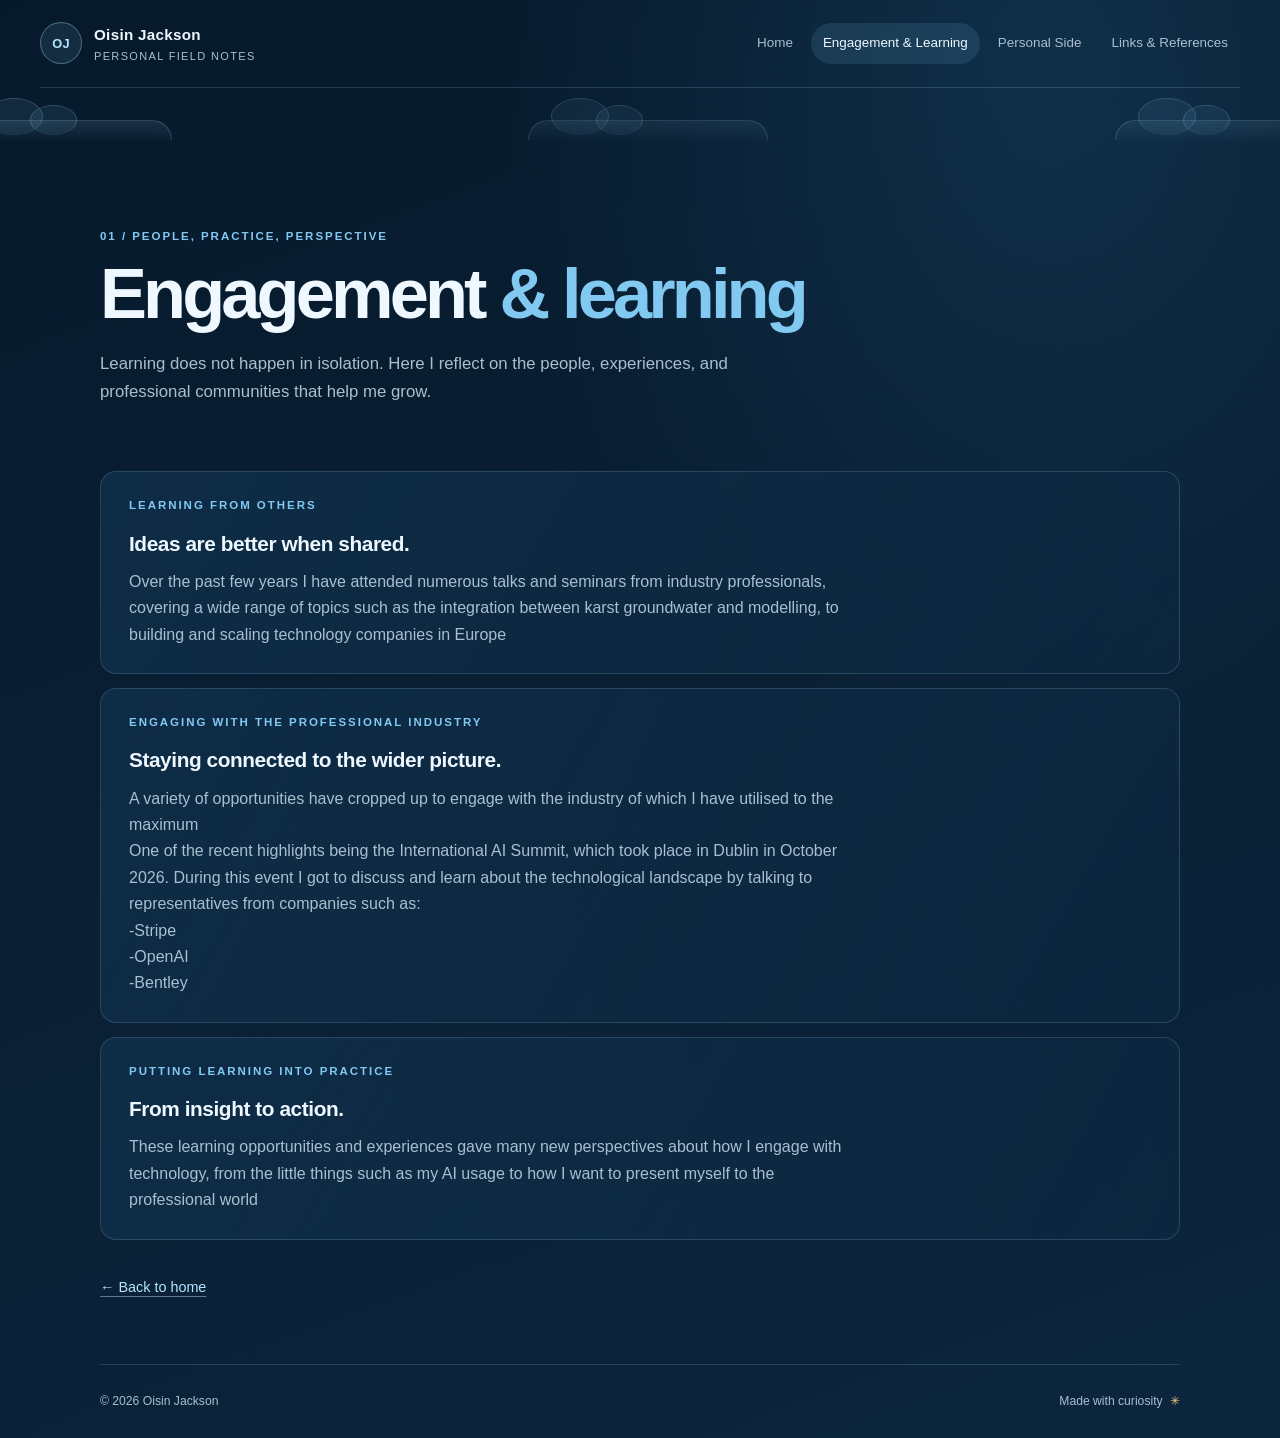
==== commit d80753c2: "Reordering" ====
--- a/engagement.html
+++ b/engagement.html
@@ -16,8 +16,6 @@
     </a>
     <nav class="site-nav" aria-label="Main navigation">
       <a href="index.html">Home</a>
-      <a href="index.html#values">Values</a>
-      <a href="ise-so-far.html">ISE So Far</a>
       <a href="engagement.html" aria-current="page">Engagement &amp; Learning</a>
       <a href="personal.html">Personal Side</a>
       <a href="references.html">Links &amp; References</a>
@@ -42,17 +40,21 @@
       <article class="story-card">
         <p class="eyebrow">Learning from others</p>
         <h2>Ideas are better when shared.</h2>
-        <p class="placeholder-copy">Write about a conversation, mentor, peer, or experience that changed how you think. What did you take away from it?</p>
+        <p class="placeholder-copy">Over the past few years I have attended numerous talks and seminars from industry professionals, covering a wide range of topics such as the integration between karst groundwater and modelling, to building and scaling technology companies in Europe</p>
       </article>
       <article class="story-card">
-        <p class="eyebrow">Engaging with my profession</p>
+        <p class="eyebrow">Engaging with the professional industry</p>
         <h2>Staying connected to the wider picture.</h2>
-        <p class="placeholder-copy">Describe how you explore your field: events, communities, reading, projects, or conversations. Include a specific example if you can.</p>
+        <p class="placeholder-copy">A variety of opportunities have cropped up to engage with the industry of which I have utilised to the maximum</p>
+        <p class="placeholder-copy">One of the recent highlights being the International AI Summit, which took place in Dublin in October 2026. During this event I got to discuss and learn about the technological landscape by talking to representatives from companies such as:</p>
+        <p class="placeholder-copy">-Stripe</p>
+        <p class="placeholder-copy">-OpenAI</p>
+        <p class="placeholder-copy">-Bentley</p>
       </article>
       <article class="story-card">
         <p class="eyebrow">Putting learning into practice</p>
         <h2>From insight to action.</h2>
-        <p class="placeholder-copy">Share one thing you have tried as a result of what you learned, what went well, and what you might do differently next time.</p>
+        <p class="placeholder-copy">These learning opportunities and experiences gave many new perspectives about how I engage with technology, from the little things such as my AI usage to how I want to present myself to the professional world</p>
       </article>
     </section>
 
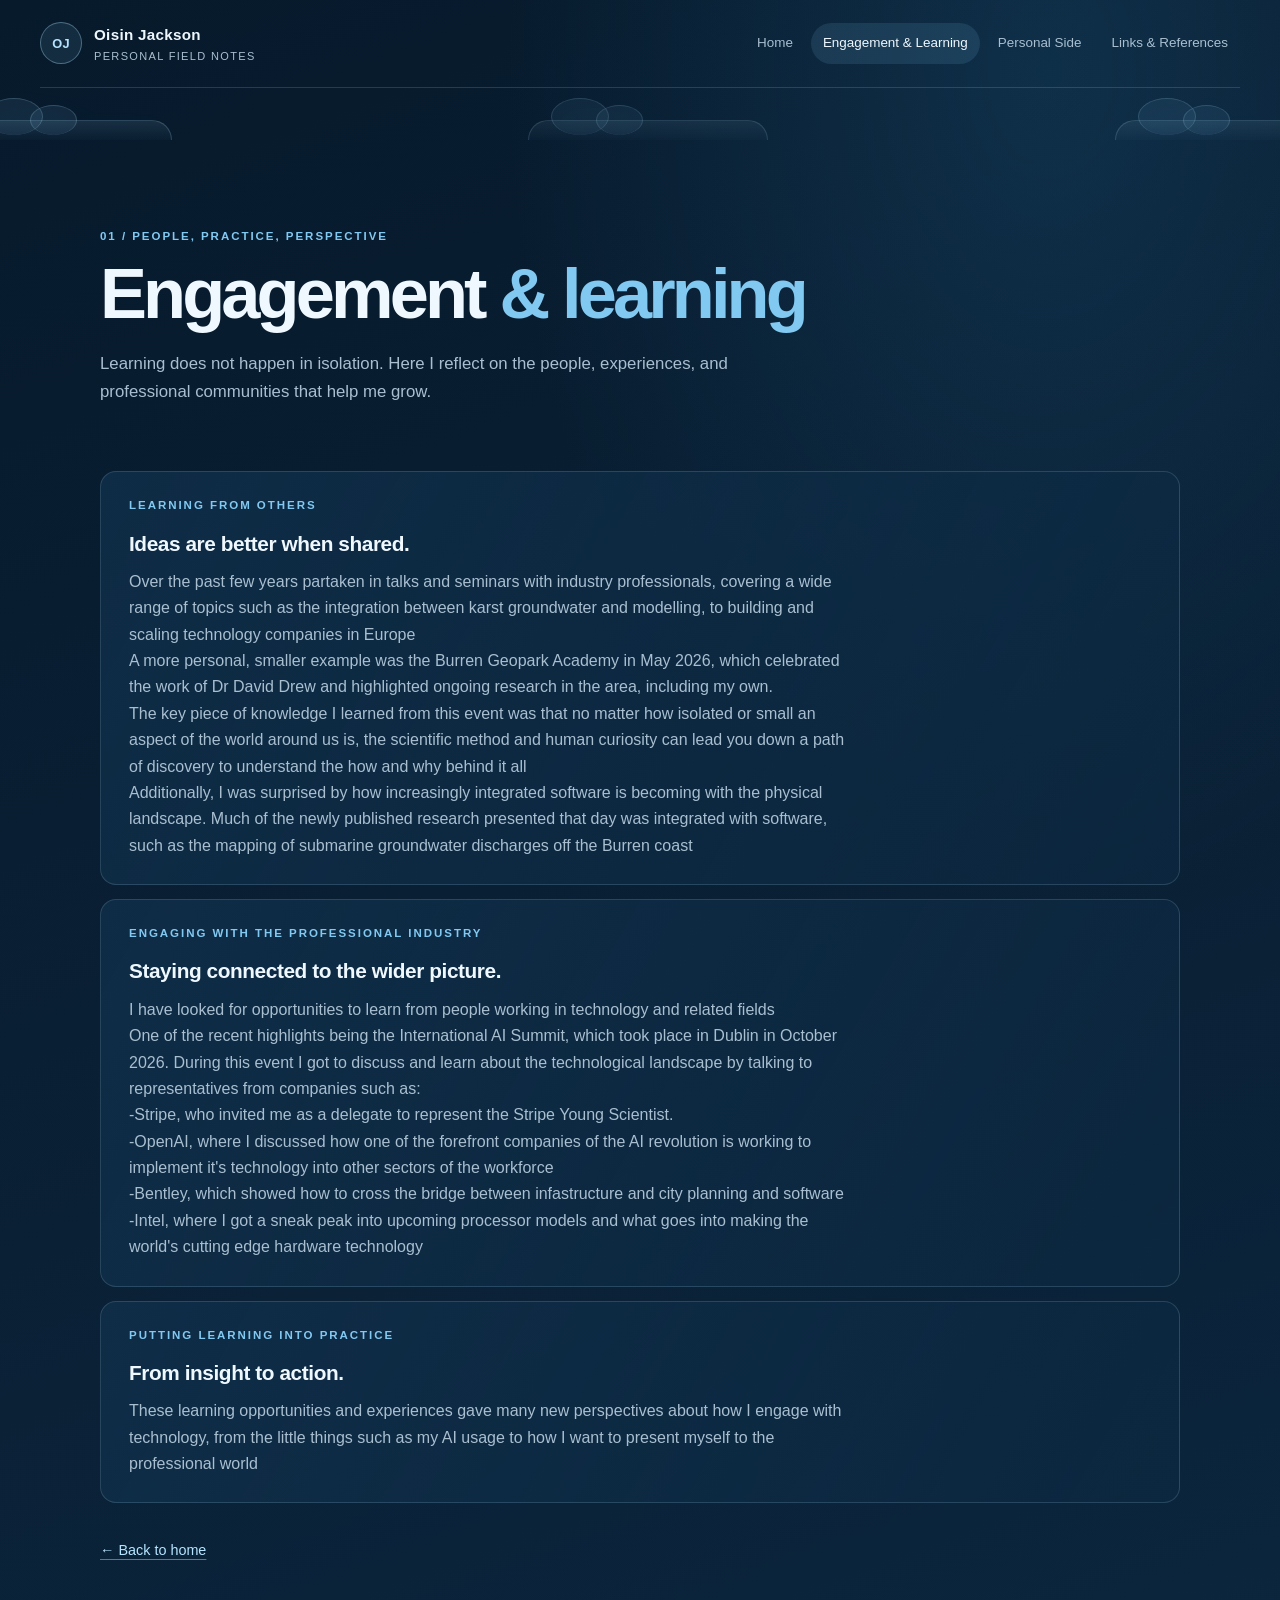
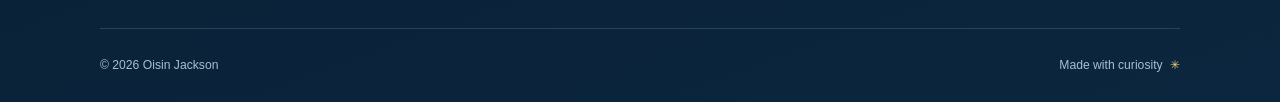
==== commit 32f1feba: "Added text to the engagement page" ====
--- a/engagement.html
+++ b/engagement.html
@@ -40,16 +40,20 @@
       <article class="story-card">
         <p class="eyebrow">Learning from others</p>
         <h2>Ideas are better when shared.</h2>
-        <p class="placeholder-copy">Over the past few years I have attended numerous talks and seminars from industry professionals, covering a wide range of topics such as the integration between karst groundwater and modelling, to building and scaling technology companies in Europe</p>
+        <p class="placeholder-copy">Over the past few years partaken in talks and seminars with industry professionals, covering a wide range of topics such as the integration between karst groundwater and modelling, to building and scaling technology companies in Europe</p>
+        <p class="placeholder-copy">A more personal, smaller example was the Burren Geopark Academy in May 2026, which celebrated the work of Dr David Drew and highlighted ongoing research in the area, including my own.</p>
+        <p class="placeholder-copy">The key piece of knowledge I learned from this event was that no matter how isolated or small an aspect of the world around us is, the scientific method and human curiosity can lead you down a path of discovery to understand the how and why behind it all </p>
+        <p class="placeholder-copy">Additionally, I was surprised by how increasingly integrated software is becoming with the physical landscape. Much of the newly published research presented that day was integrated with software, such as the mapping of submarine groundwater discharges off the Burren coast</p>
       </article>
       <article class="story-card">
         <p class="eyebrow">Engaging with the professional industry</p>
         <h2>Staying connected to the wider picture.</h2>
-        <p class="placeholder-copy">A variety of opportunities have cropped up to engage with the industry of which I have utilised to the maximum</p>
+        <p class="placeholder-copy">I have looked for opportunities to learn from people working in technology and related fields</p>
         <p class="placeholder-copy">One of the recent highlights being the International AI Summit, which took place in Dublin in October 2026. During this event I got to discuss and learn about the technological landscape by talking to representatives from companies such as:</p>
-        <p class="placeholder-copy">-Stripe</p>
-        <p class="placeholder-copy">-OpenAI</p>
-        <p class="placeholder-copy">-Bentley</p>
+        <p class="placeholder-copy">-Stripe, who invited me as a delegate to represent the Stripe Young Scientist.</p>
+        <p class="placeholder-copy">-OpenAI, where I discussed how one of the forefront companies of the AI revolution is working to implement it's technology into other sectors of the workforce</p>
+        <p class="placeholder-copy">-Bentley, which showed how to cross the bridge between infastructure and city planning and software</p>
+        <p class="placeholder-copy">-Intel, where I got a sneak peak into upcoming processor models and what goes into making the world's cutting edge hardware technology</p>
       </article>
       <article class="story-card">
         <p class="eyebrow">Putting learning into practice</p>
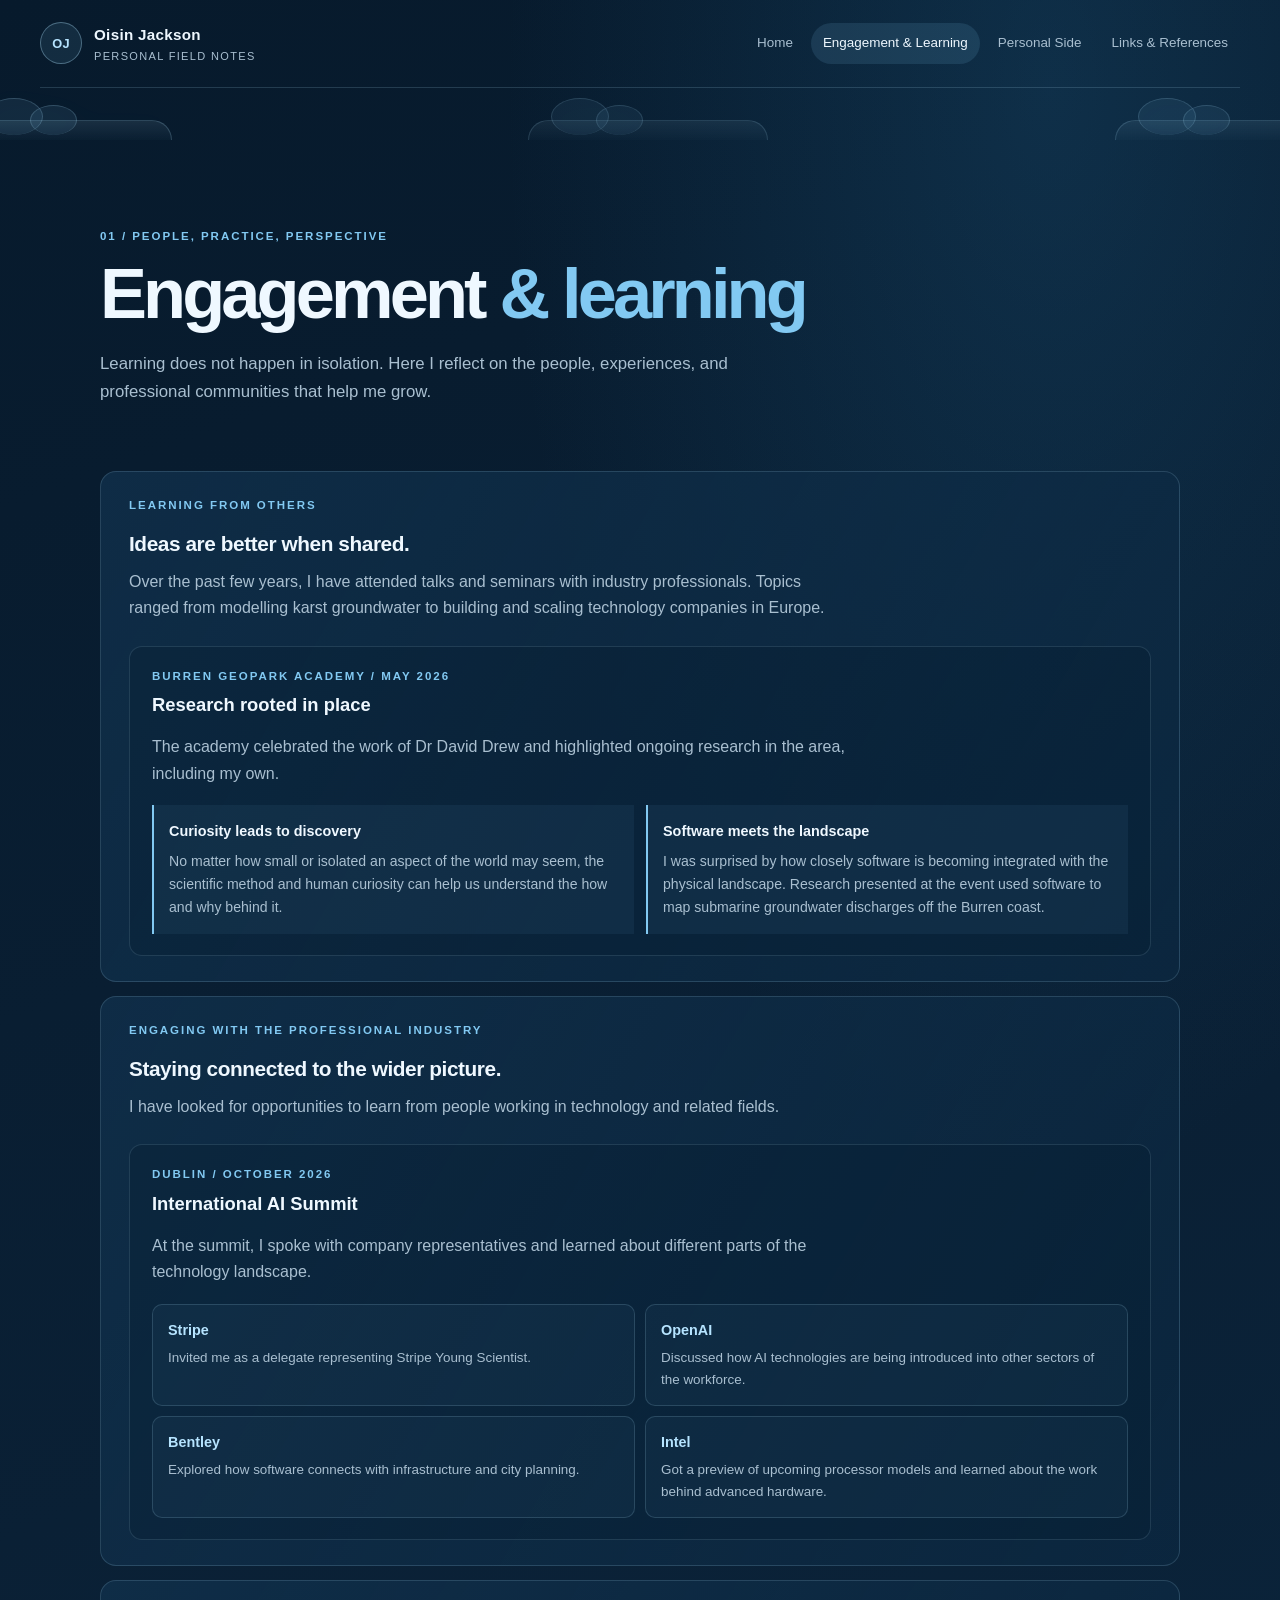
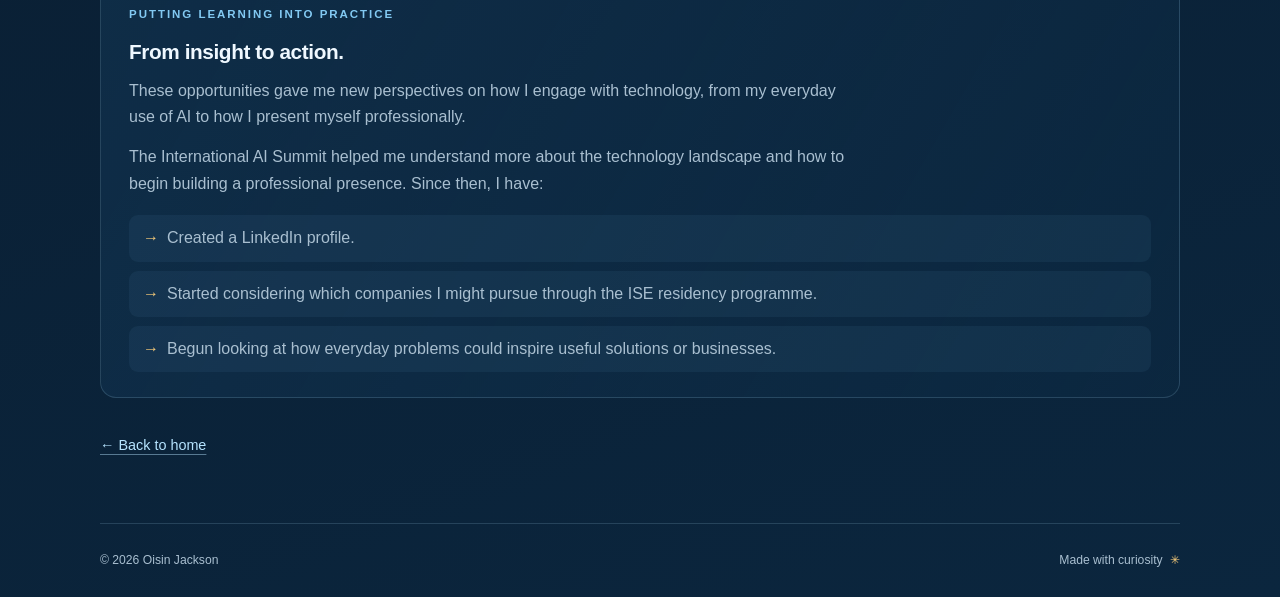
==== commit e929108c: "Added more text, and adjusted how it's presented for readability" ====
--- a/engagement.html
+++ b/engagement.html
@@ -35,30 +35,63 @@
       <p class="intro">Learning does not happen in isolation. Here I reflect on the people, experiences, and professional communities that help me grow.</p>
     </section>
 
-    <!-- Add one real example per block: what happened, what you learned, and how you will use it. -->
-    <section class="story-list" aria-label="Engagement and learning reflections">
-      <article class="story-card">
+    <!-- Each section separates the event, key takeaway, and what I did with the learning. -->
+    <section class="story-list engagement-stories" aria-label="Engagement and learning reflections">
+      <article class="story-card engagement-card">
         <p class="eyebrow">Learning from others</p>
         <h2>Ideas are better when shared.</h2>
-        <p class="placeholder-copy">Over the past few years partaken in talks and seminars with industry professionals, covering a wide range of topics such as the integration between karst groundwater and modelling, to building and scaling technology companies in Europe</p>
-        <p class="placeholder-copy">A more personal, smaller example was the Burren Geopark Academy in May 2026, which celebrated the work of Dr David Drew and highlighted ongoing research in the area, including my own.</p>
-        <p class="placeholder-copy">The key piece of knowledge I learned from this event was that no matter how isolated or small an aspect of the world around us is, the scientific method and human curiosity can lead you down a path of discovery to understand the how and why behind it all </p>
-        <p class="placeholder-copy">Additionally, I was surprised by how increasingly integrated software is becoming with the physical landscape. Much of the newly published research presented that day was integrated with software, such as the mapping of submarine groundwater discharges off the Burren coast</p>
+        <p class="placeholder-copy">Over the past few years, I have attended talks and seminars with industry professionals. Topics ranged from modelling karst groundwater to building and scaling technology companies in Europe.</p>
+
+        <div class="event-reflection">
+          <div class="event-heading">
+            <p class="eyebrow">Burren Geopark Academy <span aria-hidden="true">/</span> May 2026</p>
+            <h3>Research rooted in place</h3>
+          </div>
+          <p class="placeholder-copy">The academy celebrated the work of Dr David Drew and highlighted ongoing research in the area, including my own.</p>
+
+          <div class="takeaway-grid">
+            <section class="takeaway">
+              <h4>Curiosity leads to discovery</h4>
+              <p>No matter how small or isolated an aspect of the world may seem, the scientific method and human curiosity can help us understand the how and why behind it.</p>
+            </section>
+            <section class="takeaway">
+              <h4>Software meets the landscape</h4>
+              <p>I was surprised by how closely software is becoming integrated with the physical landscape. Research presented at the event used software to map submarine groundwater discharges off the Burren coast.</p>
+            </section>
+          </div>
+        </div>
       </article>
-      <article class="story-card">
+
+      <article class="story-card engagement-card">
         <p class="eyebrow">Engaging with the professional industry</p>
         <h2>Staying connected to the wider picture.</h2>
-        <p class="placeholder-copy">I have looked for opportunities to learn from people working in technology and related fields</p>
-        <p class="placeholder-copy">One of the recent highlights being the International AI Summit, which took place in Dublin in October 2026. During this event I got to discuss and learn about the technological landscape by talking to representatives from companies such as:</p>
-        <p class="placeholder-copy">-Stripe, who invited me as a delegate to represent the Stripe Young Scientist.</p>
-        <p class="placeholder-copy">-OpenAI, where I discussed how one of the forefront companies of the AI revolution is working to implement it's technology into other sectors of the workforce</p>
-        <p class="placeholder-copy">-Bentley, which showed how to cross the bridge between infastructure and city planning and software</p>
-        <p class="placeholder-copy">-Intel, where I got a sneak peak into upcoming processor models and what goes into making the world's cutting edge hardware technology</p>
+        <p class="placeholder-copy">I have looked for opportunities to learn from people working in technology and related fields.</p>
+
+        <div class="event-reflection">
+          <div class="event-heading">
+            <p class="eyebrow">Dublin <span aria-hidden="true">/</span> October 2026</p>
+            <h3>International AI Summit</h3>
+          </div>
+          <p class="placeholder-copy">At the summit, I spoke with company representatives and learned about different parts of the technology landscape.</p>
+          <ul class="event-list">
+            <li><strong>Stripe</strong><span>Invited me as a delegate representing Stripe Young Scientist.</span></li>
+            <li><strong>OpenAI</strong><span>Discussed how AI technologies are being introduced into other sectors of the workforce.</span></li>
+            <li><strong>Bentley</strong><span>Explored how software connects with infrastructure and city planning.</span></li>
+            <li><strong>Intel</strong><span>Got a preview of upcoming processor models and learned about the work behind advanced hardware.</span></li>
+          </ul>
+        </div>
       </article>
-      <article class="story-card">
+
+      <article class="story-card engagement-card">
         <p class="eyebrow">Putting learning into practice</p>
         <h2>From insight to action.</h2>
-        <p class="placeholder-copy">These learning opportunities and experiences gave many new perspectives about how I engage with technology, from the little things such as my AI usage to how I want to present myself to the professional world</p>
+        <p class="placeholder-copy">These opportunities gave me new perspectives on how I engage with technology, from my everyday use of AI to how I present myself professionally.</p>
+        <p class="placeholder-copy">The International AI Summit helped me understand more about the technology landscape and how to begin building a professional presence. Since then, I have:</p>
+        <ul class="action-list">
+          <li>Created a LinkedIn profile.</li>
+          <li>Started considering which companies I might pursue through the ISE residency programme.</li>
+          <li>Begun looking at how everyday problems could inspire useful solutions or businesses.</li>
+        </ul>
       </article>
     </section>
 
--- a/styles.css
+++ b/styles.css
@@ -465,6 +465,112 @@
   color: var(--muted);
 }
 
+.engagement-card > .placeholder-copy + .placeholder-copy {
+  margin-top: 14px;
+}
+
+.event-reflection {
+  margin-top: 24px;
+  padding: 21px 22px;
+  border: 1px solid rgba(182, 228, 255, 0.13);
+  border-radius: 13px;
+  background: rgba(7, 26, 44, 0.28);
+}
+
+.event-heading {
+  margin-bottom: 14px;
+}
+
+.event-heading .eyebrow {
+  margin-bottom: 5px;
+}
+
+.event-heading h3 {
+  margin-bottom: 0;
+  font-size: 1.15rem;
+  font-weight: 600;
+}
+
+.takeaway-grid {
+  margin-top: 18px;
+  display: grid;
+  grid-template-columns: repeat(2, minmax(0, 1fr));
+  gap: 12px;
+}
+
+.takeaway {
+  padding: 15px;
+  border-left: 2px solid var(--sky);
+  background: rgba(130, 201, 242, 0.06);
+}
+
+.takeaway h4 {
+  margin: 0 0 6px;
+  font-size: 0.9rem;
+}
+
+.takeaway p {
+  margin: 0;
+  color: var(--muted);
+  font-size: 0.88rem;
+}
+
+.event-list,
+.action-list {
+  margin: 18px 0 0;
+  padding: 0;
+  list-style: none;
+}
+
+.event-list {
+  display: grid;
+  grid-template-columns: repeat(2, minmax(0, 1fr));
+  gap: 10px;
+}
+
+.event-list li {
+  padding: 14px 15px;
+  border: 1px solid var(--line);
+  border-radius: 10px;
+  background: rgba(130, 201, 242, 0.045);
+}
+
+.event-list strong,
+.event-list span {
+  display: block;
+}
+
+.event-list strong {
+  margin-bottom: 4px;
+  color: var(--sky-bright);
+  font-size: 0.9rem;
+}
+
+.event-list span {
+  color: var(--muted);
+  font-size: 0.84rem;
+}
+
+.action-list {
+  display: grid;
+  gap: 9px;
+}
+
+.action-list li {
+  position: relative;
+  padding: 10px 14px 10px 38px;
+  border-radius: 9px;
+  color: var(--muted);
+  background: rgba(130, 201, 242, 0.06);
+}
+
+.action-list li::before {
+  position: absolute;
+  left: 14px;
+  color: var(--sun);
+  content: "→";
+}
+
 .reference-card {
   display: flex;
   align-items: center;
@@ -555,6 +661,11 @@
     grid-template-columns: 1fr;
   }
 
+  .takeaway-grid,
+  .event-list {
+    grid-template-columns: 1fr;
+  }
+
   .contact-panel {
     align-items: flex-start;
     flex-direction: column;
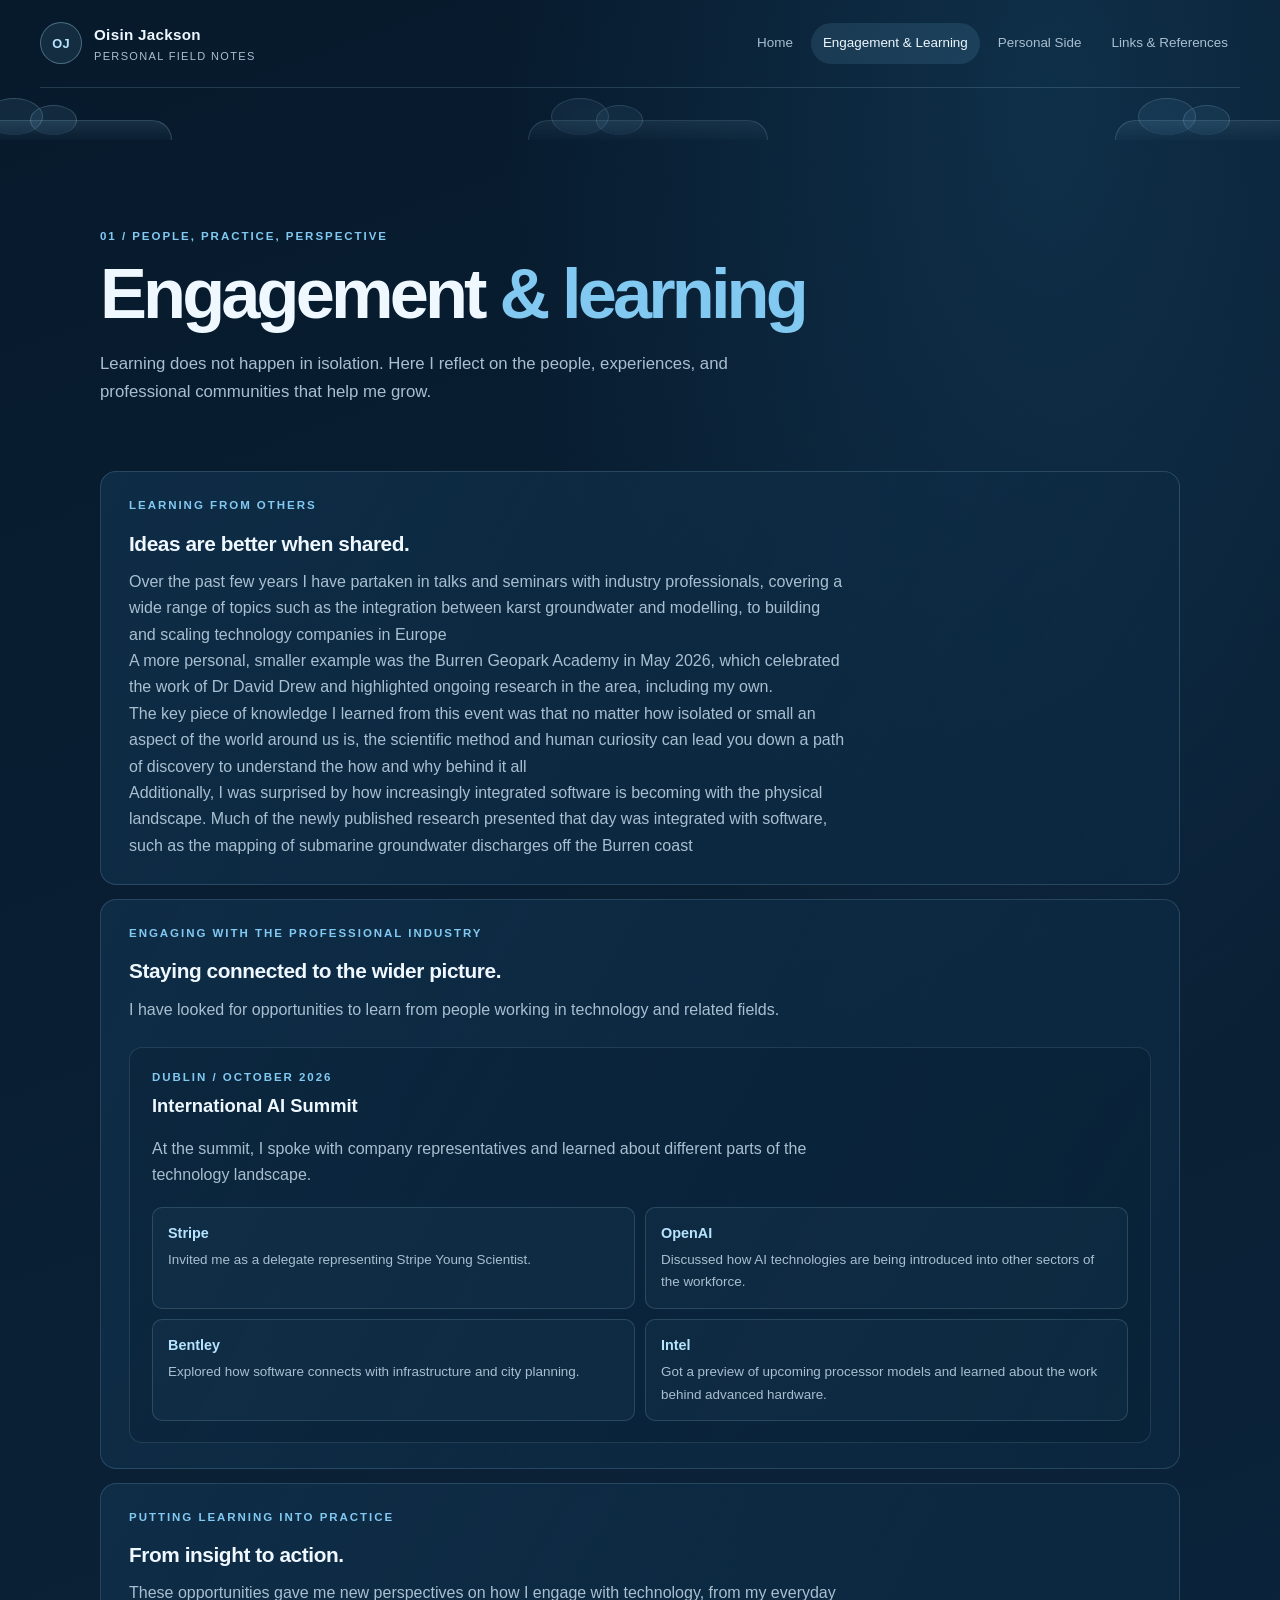
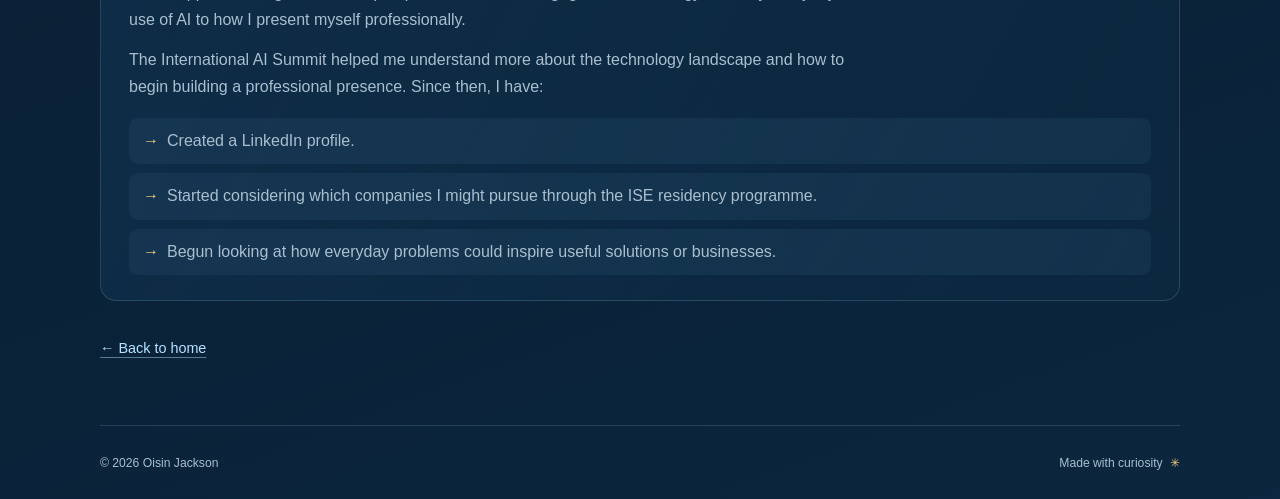
==== commit 88fb538a: "reverted learning from others to its original state" ====
--- a/engagement.html
+++ b/engagement.html
@@ -37,29 +37,13 @@
 
     <!-- Each section separates the event, key takeaway, and what I did with the learning. -->
     <section class="story-list engagement-stories" aria-label="Engagement and learning reflections">
-      <article class="story-card engagement-card">
+      <article class="story-card">
         <p class="eyebrow">Learning from others</p>
         <h2>Ideas are better when shared.</h2>
-        <p class="placeholder-copy">Over the past few years, I have attended talks and seminars with industry professionals. Topics ranged from modelling karst groundwater to building and scaling technology companies in Europe.</p>
-
-        <div class="event-reflection">
-          <div class="event-heading">
-            <p class="eyebrow">Burren Geopark Academy <span aria-hidden="true">/</span> May 2026</p>
-            <h3>Research rooted in place</h3>
-          </div>
-          <p class="placeholder-copy">The academy celebrated the work of Dr David Drew and highlighted ongoing research in the area, including my own.</p>
-
-          <div class="takeaway-grid">
-            <section class="takeaway">
-              <h4>Curiosity leads to discovery</h4>
-              <p>No matter how small or isolated an aspect of the world may seem, the scientific method and human curiosity can help us understand the how and why behind it.</p>
-            </section>
-            <section class="takeaway">
-              <h4>Software meets the landscape</h4>
-              <p>I was surprised by how closely software is becoming integrated with the physical landscape. Research presented at the event used software to map submarine groundwater discharges off the Burren coast.</p>
-            </section>
-          </div>
-        </div>
+        <p class="placeholder-copy">Over the past few years I have partaken in talks and seminars with industry professionals, covering a wide range of topics such as the integration between karst groundwater and modelling, to building and scaling technology companies in Europe</p>
+        <p class="placeholder-copy">A more personal, smaller example was the Burren Geopark Academy in May 2026, which celebrated the work of Dr David Drew and highlighted ongoing research in the area, including my own.</p>
+        <p class="placeholder-copy">The key piece of knowledge I learned from this event was that no matter how isolated or small an aspect of the world around us is, the scientific method and human curiosity can lead you down a path of discovery to understand the how and why behind it all </p>
+        <p class="placeholder-copy">Additionally, I was surprised by how increasingly integrated software is becoming with the physical landscape. Much of the newly published research presented that day was integrated with software, such as the mapping of submarine groundwater discharges off the Burren coast</p>
       </article>
 
       <article class="story-card engagement-card">
@@ -74,10 +58,10 @@
           </div>
           <p class="placeholder-copy">At the summit, I spoke with company representatives and learned about different parts of the technology landscape.</p>
           <ul class="event-list">
-            <li><strong>Stripe</strong><span>Invited me as a delegate representing Stripe Young Scientist.</span></li>
-            <li><strong>OpenAI</strong><span>Discussed how AI technologies are being introduced into other sectors of the workforce.</span></li>
-            <li><strong>Bentley</strong><span>Explored how software connects with infrastructure and city planning.</span></li>
-            <li><strong>Intel</strong><span>Got a preview of upcoming processor models and learned about the work behind advanced hardware.</span></li>
+            <li><strong>Stripe </strong><span>Invited me as a delegate representing Stripe Young Scientist.</span></li>
+            <li><strong>OpenAI </strong><span>Discussed how AI technologies are being introduced into other sectors of the workforce.</span></li>
+            <li><strong>Bentley </strong><span>Explored how software connects with infrastructure and city planning.</span></li>
+            <li><strong>Intel </strong><span>Got a preview of upcoming processor models and learned about the work behind advanced hardware.</span></li>
           </ul>
         </div>
       </article>
